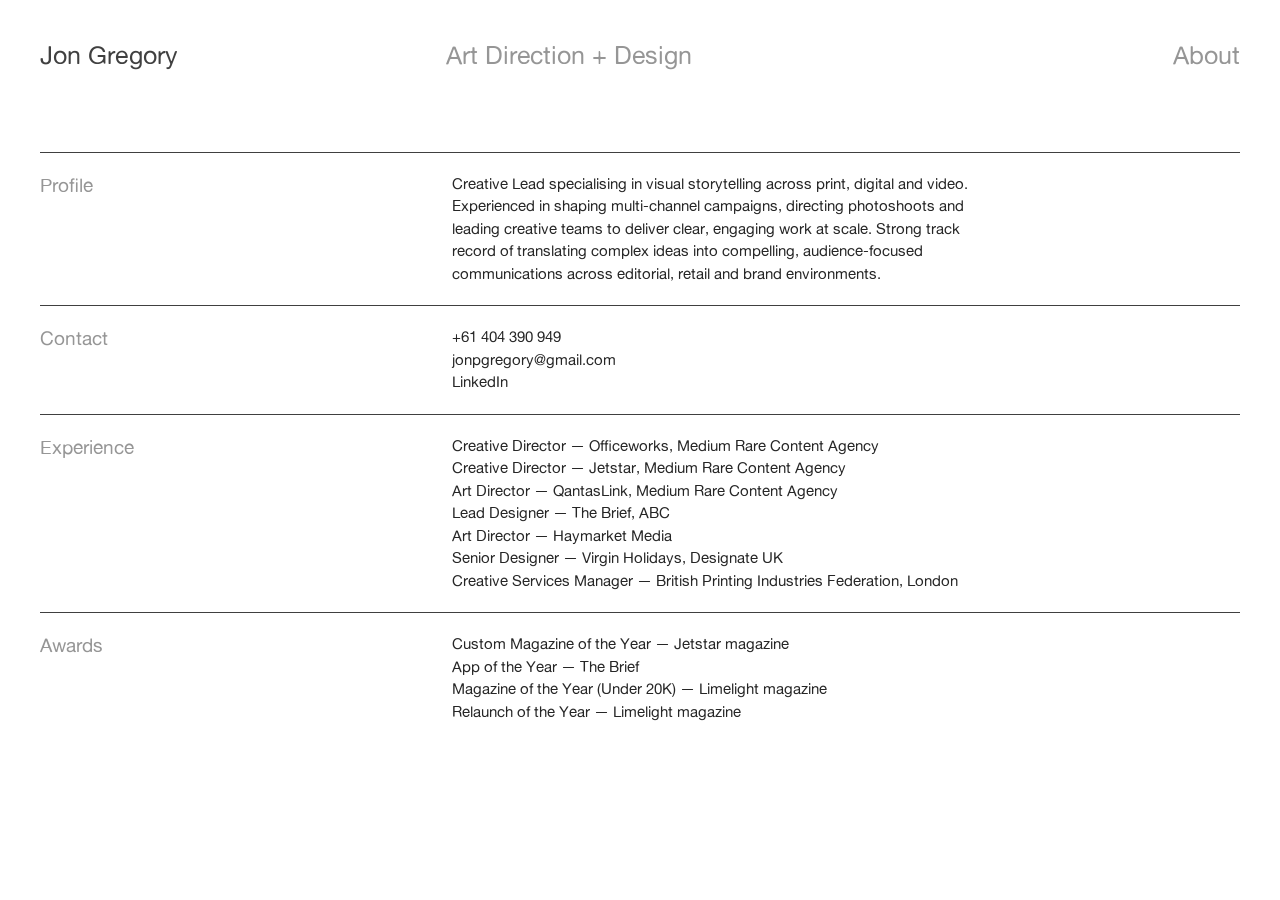
==== about.html @ e9be98d9 "Add About page and update responsive styling" ====
<!DOCTYPE html>
<html lang="en">
<head>
  <meta charset="utf-8">
  <meta name="viewport" content="width=device-width, initial-scale=1">
  <title>About — Jon Gregory</title>
  <link rel="stylesheet" href="css/style.css">
</head>

<body>

  <!-- Desktop header -->
  <header class="header">
    <div>
      <span class="header__name">
        <a href="index.html">Jon Gregory</a>
      </span>
    </div>

    <div>
      <span class="header__subtitle">Art Direction + Design</span>
    </div>

    <div style="text-align: right;">
      <a class="header__about" href="about.html">About</a>
    </div>
  </header>

  <!-- Mobile header -->
  <header class="header--mobile">
    <a href="index.html">
      <span class="header__name">Jon Gregory</span>
    </a>
    <br>
    <a class="header__about" href="about.html">About</a>
  </header>

  <main class="main about">


<section class="about__section about__intro">
  <h2>Profile</h2>
  <p>
    Creative Lead specialising in visual storytelling across print, digital and video.
    Experienced in shaping multi-channel campaigns, directing photoshoots and leading
    creative teams to deliver clear, engaging work at scale. Strong track record of
    translating complex ideas into compelling, audience-focused communications across
    editorial, retail and brand environments.
  </p>
</section>

    <section class="about__section">
      <h2>Contact</h2>

      <p>
        +61 404 390 949<br>
        <a href="mailto:jonpgregory@gmail.com">jonpgregory@gmail.com</a><br>
        <a href="https://www.linkedin.com/in/jon-gregory-981b0b21/" target="_blank" rel="noopener">
          LinkedIn
        </a>
      </p>
    </section>

    <section class="about__section">
      <h2>Experience</h2>

      <p>
        Creative Director — Officeworks, Medium Rare Content Agency<br>
        Creative Director — Jetstar, Medium Rare Content Agency<br>
        Art Director — QantasLink, Medium Rare Content Agency<br>
        Lead Designer — The Brief, ABC<br>
        Art Director — Haymarket Media<br>
        Senior Designer — Virgin Holidays, Designate UK<br>
        Creative Services Manager — British Printing Industries Federation, London
      </p>
    </section>

    <section class="about__section">
      <h2>Awards</h2>

      <p>
        Custom Magazine of the Year — Jetstar magazine<br>
        App of the Year — The Brief<br>
        Magazine of the Year (Under 20K) — Limelight magazine<br>
        Relaunch of the Year — Limelight magazine
      </p>
    </section>



  </main>

</body>
</html>
---- css/style.css ----
/* ── Fonts ── */
@font-face {
  font-family: "Alte Haas Grotesk";
  src: url("../fonts/AlteHaasGroteskRegular.ttf") format("truetype");
  font-weight: 400;
  font-style: normal;
  font-display: swap;
}

@font-face {
  font-family: "Alte Haas Grotesk";
  src: url("../fonts/AlteHaasGroteskBold.ttf") format("truetype");
  font-weight: 700;
  font-style: normal;
  font-display: swap;
}
/* ── Inter Variable ── */
@font-face {
  font-family: "Inter";
  src: url("../fonts/InterVariable.woff2") format("woff2");
  font-weight: 100 900;
  font-style: normal;
  font-display: swap;
}

    /* ── Reset ── */
    *, *::before, *::after { box-sizing: border-box; margin: 0; padding: 0; }
    :focus { outline: 0; }

    /* ── Tokens ── */
    :root {
      --c-name:    rgba(0,0,0,0.75);
      --c-grey:    #969696;
      --c-body:    rgba(0,0,0,0.85);
      --c-tag:     rgba(85,194,23,0.85);
      --c-rule:    rgba(0,0,0,0.75);
      --c-bg:      #fff;
  --f-display: "Alte Haas Grotesk", sans-serif;
  --f-body: "Inter", sans-serif;
      --pad:       4rem;
        --gap: 1.75rem;
    }

    /* ── Base ── */
    html, body {
      min-height: 100vh;
      background: var(--c-bg);
      color: var(--c-body);
      font-family: var(--f-body);
      font-size: 10px; /* rem base */
      -webkit-font-smoothing: antialiased;
      -moz-osx-font-smoothing: grayscale;
    }

    a { color: inherit; text-decoration: none; }
    a:active { opacity: 0.7; }

    hr {
      border: none;
      height: 1px;
      background: var(--c-rule);
      display: block;
      margin: 0;
    }

    /* ── Header (pinned, desktop) ── */
      .header {
  position: static;
  padding: var(--pad);
  display: grid;
  grid-template-columns: 4fr 5fr 3fr;
  gap: var(--gap);
}

 .header__name {
  font-family: var(--f-display);
  font-size: 2.5rem;
  font-weight: 400;
  color: var(--c-name);
  line-height: 1.1;
  letter-spacing: 0.003em;
  white-space: nowrap;
  padding: 0.08em 0.4em;
  display: inline-block;
        margin-left: -0.4em;
}

.header__subtitle {
  font-family: var(--f-display);
  font-size: 2.5rem;
  font-weight: 400;
  color: var(--c-grey);
  line-height: 1.1;
  letter-spacing: 0;
  padding: 0.08em 0.4em;
  display: inline-block;
       margin-left: -0.4em;
}

.header__about {
  font-family: var(--f-display);
  font-size: 2.5rem;
  font-weight: 400;
  color: var(--c-grey);
  line-height: 1.1;
  padding: 0.08em 0.4em;
  display: inline-block;
       margin-right: -0.4em;
}

    /* ── Main content ── */
    .main {
      padding: 4rem var(--pad);
    }

    .section-label {
      font-family: var(--f-display);
      font-size: 1.9rem;
      font-weight: 400;
      color: var(--c-grey);
      line-height: 1.5;
      display: block;
      margin-top: 1rem;
      margin-bottom: 2rem;
    }

    /* ── Project grid ── */
    .grid {
      display: grid;
      grid-template-columns: repeat(3, 1fr);
      gap: var(--gap);
    }

    .project {
      display: block;
      cursor: pointer;
    }

.project__media {
  width: 100%;
  aspect-ratio: 4 / 3;
  background: #e8e8e8;
  clip-path: inset(0);
  position: relative;
}

.project__thumb {
  width: 100%;
  aspect-ratio: 4 / 3;
  object-fit: cover;
  display: block;
}

.project__media .project__thumb {
  width: 100%;
  height: 100%;
  object-fit: cover;
  display: block;
  transform: scale(1.03);
  -webkit-transform: scale(1.03);
}

    /* Placeholder tile for projects without a real image */
    .project__thumb--placeholder {
      width: 100%;
      aspect-ratio: 4 / 3;
      background: #e8e8e8;
      display: flex;
      align-items: center;
      justify-content: center;
      color: #aaa;
      font-family: var(--f-display);
      font-size: 1.4rem;
    }

    .project__caption {
      margin-top: 1rem;
      margin-bottom: 1rem;
    }

    .project__title {
      font-family: var(--f-display);
      font-size: 1.9rem;
      font-weight: 400;
      color: #000;
      line-height: 1.3;
      letter-spacing: 0;
    }

    .project__tag {
      font-family: var(--f-display);
      font-size: 1.3rem;
      color: var(--c-tag);
      line-height: 1.3;
      display: block;
      margin-top: 0.1em;
    }

    /* ── Footer rule ── */
    .footer-rule {
      margin-top: 4rem;
    }

    /* ── Mobile header ── */
    .header--mobile {
      display: none;
      text-align: center;
      padding: 2rem;
      
    }

    .header--mobile .header__name {
      font-size: 3.6rem;
    }

    .header--mobile .header__about {
      font-size: 1.9rem;
      text-align: center;
      display: inline-block;
      margin-top: 0.5rem;
    }
/* ── About page ── */

.about__intro p {
  max-width: 550px;
}

.about__section {
  display: grid;
  grid-template-columns: 4fr 8fr;
  gap: var(--gap);
  padding: 2rem 0;
  border-top: 1px solid var(--c-rule);
}

.about__section h2 {
  font-family: var(--f-display);
  font-size: 1.9rem;
  font-weight: 400;
  color: var(--c-grey);
}

.about__section p {
  font-family: var(--f-display);
  font-size: 1.5rem;
  font-weight: 400;
  line-height: 1.5;
  color: var(--c-body);
}

.about__section a:hover {
  opacity: 0.5;
}
 
/* ── Responsive ── */
@media (max-width: 768px) {
  :root { --pad: 1.5rem; }

  .header { display: none; }
  .header--mobile { display: block; }

  .grid {
    grid-template-columns: 1fr;
  }

  .project__title { font-size: 2.4rem; }
  .project__tag   { font-size: 1.6rem; }
  .section-label  { font-size: 2.4rem; }

  .about__intro {
    margin: 0;
  }

  .about__intro p {
    max-width: none;
  }

  .about__section {
    grid-template-columns: 1fr;
    gap: 1.5rem;
    padding: 2rem 0 3rem;
  }

  .about__section h2 {
    font-size: 1.9rem;
  }

  .about__section p {
    font-size: 1.5rem;
    line-height: 1.5;
  }
}
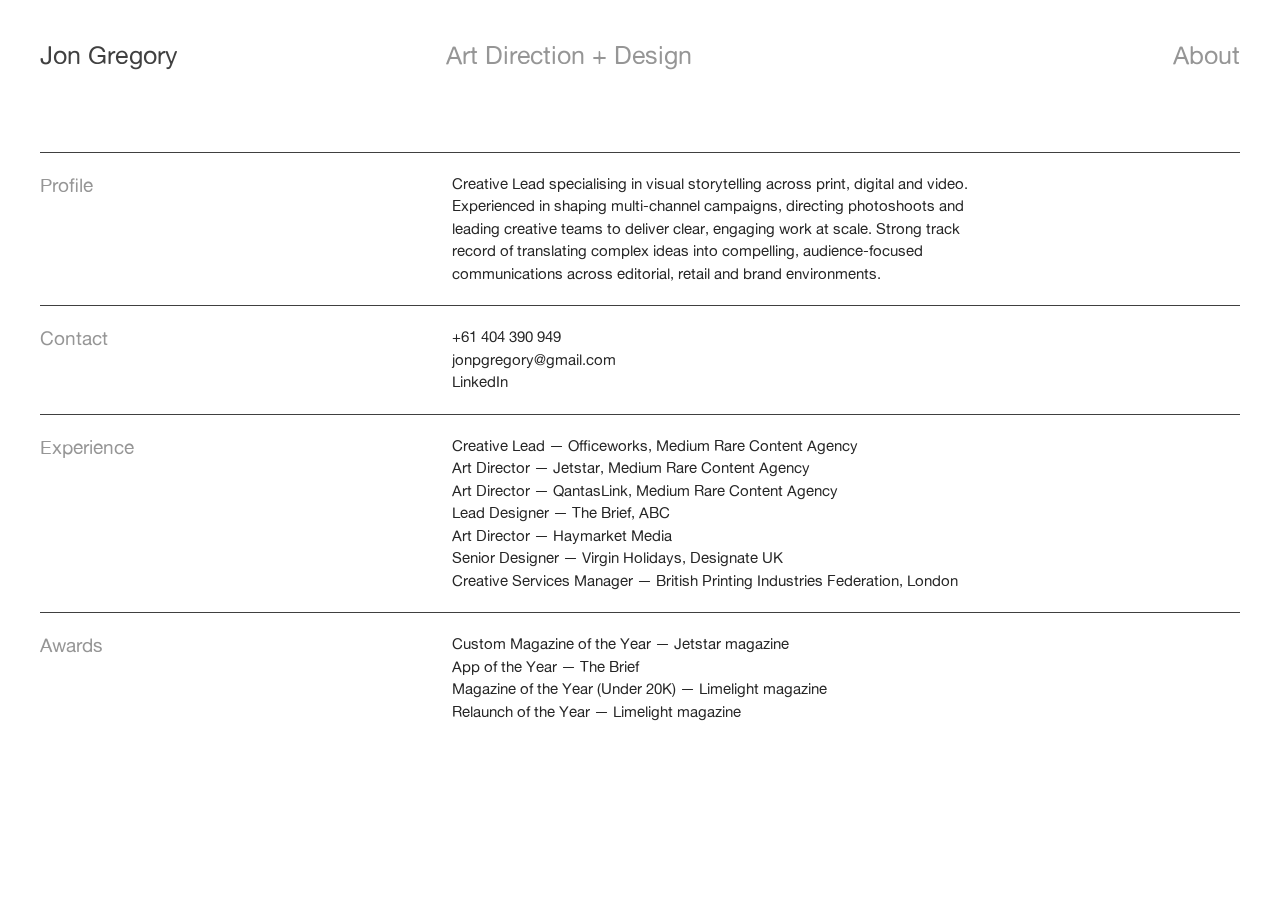
==== commit fe708637: "about page" ====
--- a/about.html
+++ b/about.html
@@ -65,8 +65,8 @@
       <h2>Experience</h2>
 
       <p>
-        Creative Director — Officeworks, Medium Rare Content Agency<br>
-        Creative Director — Jetstar, Medium Rare Content Agency<br>
+        Creative Lead — Officeworks, Medium Rare Content Agency<br>
+        Art Director — Jetstar, Medium Rare Content Agency<br>
         Art Director — QantasLink, Medium Rare Content Agency<br>
         Lead Designer — The Brief, ABC<br>
         Art Director — Haymarket Media<br>
